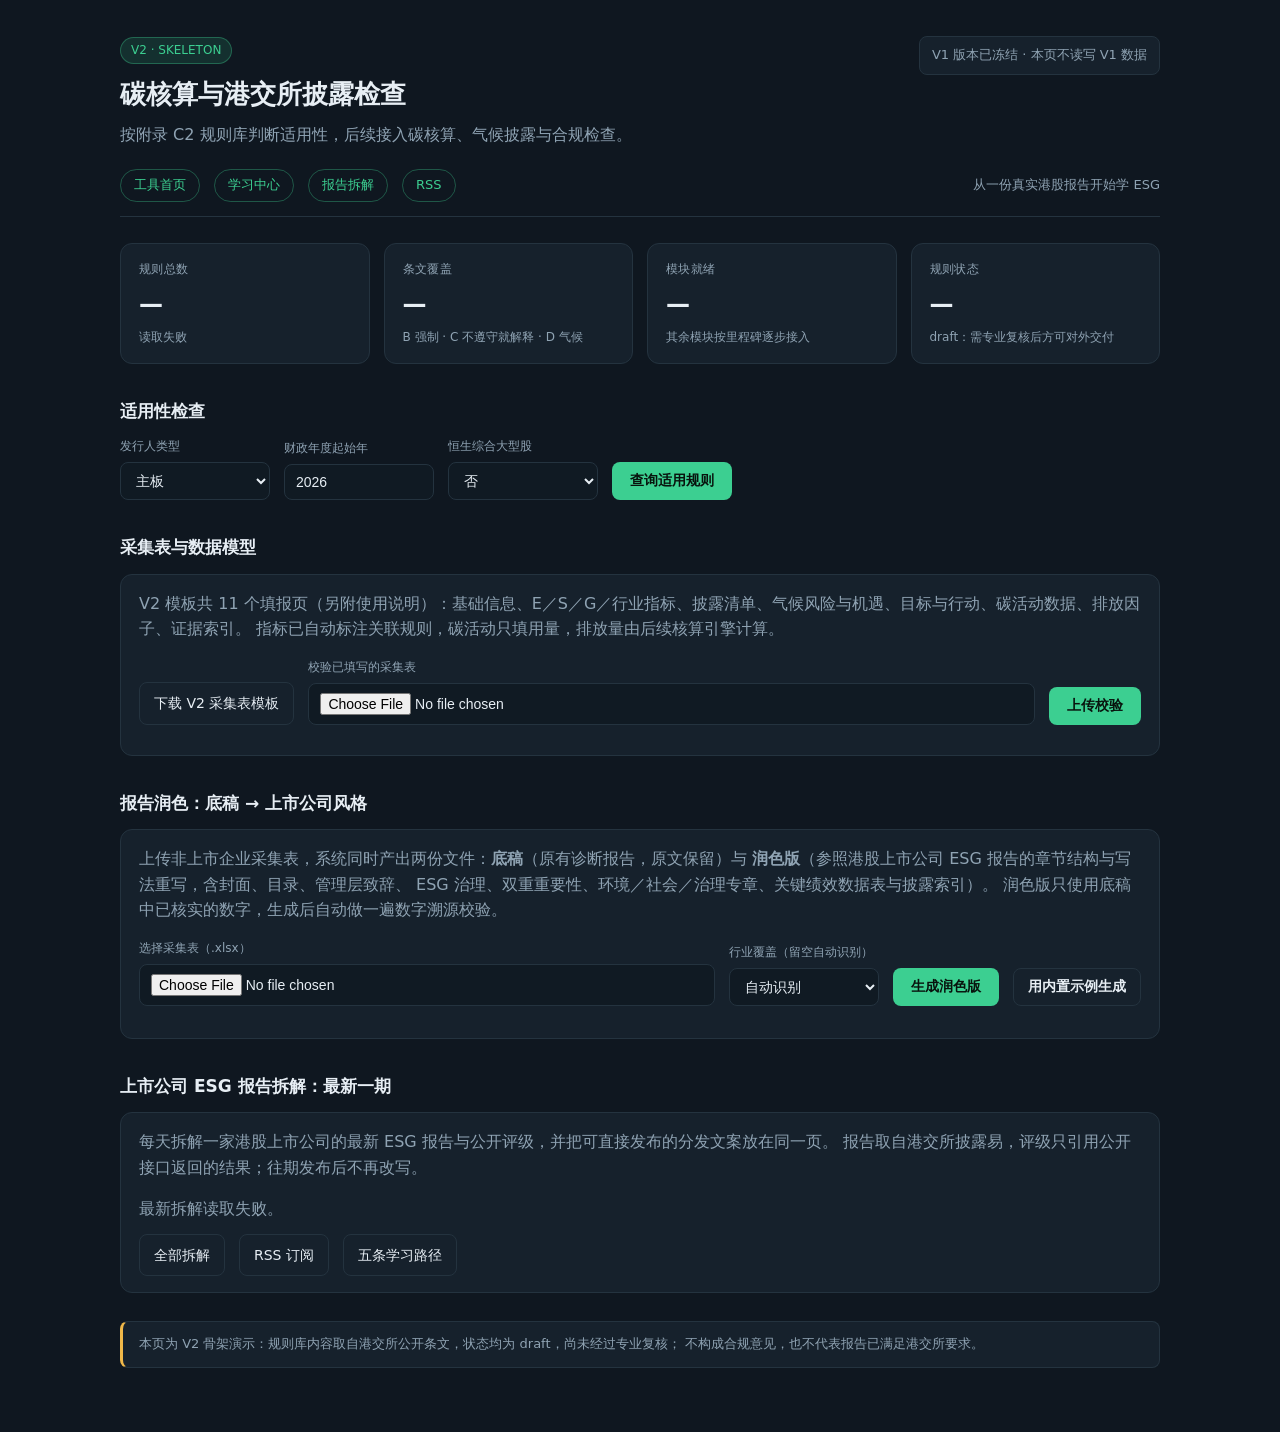
==== v2/web/index.html @ a47c9ed4 "feat(v2): 上线学习中心与上市公司 ESG 报告拆解单页，补齐 Render 服务与每日内容持久化 - V2 新增 esg-learn Render 服务（Python free，健康检查 /" ====
<!DOCTYPE html>
<html lang="zh-Hans">
<head>
<meta charset="utf-8">
<meta name="viewport" content="width=device-width, initial-scale=1">
<title>ESG 系统 V2 · 碳核算与披露检查</title>
<meta name="description" content="ESG 系统 V2：港交所附录 C2 披露检查、采集表结构校验与上市公司风格报告润色。">
<link rel="canonical" href="/">
<meta name="robots" content="index,follow">
<style>
  :root{
    --bg:#0f1720; --panel:#16212c; --line:#24333f;
    --text:#e7eef4; --muted:#8fa3b3; --accent:#3ccf91; --warn:#f0b849;
  }
  *{box-sizing:border-box}
  body{margin:0;background:var(--bg);color:var(--text);
       font-family:"Segoe UI","Microsoft YaHei",system-ui,sans-serif;line-height:1.6}
  .wrap{max-width:1080px;margin:0 auto;padding:36px 20px 64px}
  header{display:flex;align-items:flex-start;justify-content:space-between;gap:16px;flex-wrap:wrap}
  .badge{display:inline-block;padding:3px 10px;border-radius:999px;font-size:12px;
         background:rgba(60,207,145,.14);color:var(--accent);border:1px solid rgba(60,207,145,.35)}
  h1{font-size:26px;margin:10px 0 6px}
  .lead{color:var(--muted);max-width:640px;margin:0}
  .frozen{font-size:13px;color:var(--muted);border:1px solid var(--line);
          border-radius:8px;padding:8px 12px;background:var(--panel);white-space:nowrap}
  .grid{display:grid;grid-template-columns:repeat(auto-fit,minmax(200px,1fr));gap:14px;margin-top:26px}
  .card{background:var(--panel);border:1px solid var(--line);border-radius:12px;padding:16px 18px}
  .card .k{font-size:12px;color:var(--muted);letter-spacing:.04em}
  .card .v{font-size:24px;font-weight:600;margin-top:6px}
  .card .s{font-size:12px;color:var(--muted);margin-top:4px}
  h2{font-size:17px;margin:34px 0 12px}
  .row{display:flex;gap:14px;flex-wrap:wrap;align-items:flex-end}
  label{display:block;font-size:12px;color:var(--muted);margin-bottom:6px}
  select,input{background:#101a23;border:1px solid var(--line);color:var(--text);
               border-radius:8px;padding:9px 11px;font-size:14px;min-width:150px}
  button{background:var(--accent);color:#08130d;border:0;border-radius:8px;
         padding:10px 18px;font-size:14px;font-weight:600;cursor:pointer}
  button:disabled{opacity:.6;cursor:default}
  table{width:100%;border-collapse:collapse;font-size:13px;margin-top:14px}
  th,td{text-align:left;padding:9px 10px;border-bottom:1px solid var(--line);vertical-align:top}
  th{color:var(--muted);font-weight:500;font-size:12px}
  .tag{display:inline-block;padding:1px 8px;border-radius:999px;font-size:11px;white-space:nowrap}
  .mandatory{background:rgba(240,184,73,.15);color:var(--warn)}
  .comply_or_explain{background:rgba(143,163,179,.16);color:#b9c9d6}
  .voluntary{background:rgba(60,207,145,.12);color:var(--accent)}
  .draft{color:var(--muted);font-size:11px}
  .notice{margin-top:28px;border:1px solid var(--line);border-left:3px solid var(--warn);
          border-radius:8px;padding:12px 16px;color:var(--muted);font-size:13px;background:var(--panel)}
  .muted{color:var(--muted)}
  .hide{display:none}
  .btn-link{display:inline-block;background:transparent;border:1px solid var(--line);
            color:var(--text);border-radius:8px;padding:9px 14px;font-size:14px;text-decoration:none}
  .btn-link:hover{border-color:var(--accent);color:var(--accent)}
  .topnav{display:flex;gap:14px;align-items:center;margin:22px 0 4px;padding-bottom:14px;
          border-bottom:1px solid var(--line);font-size:13px;flex-wrap:wrap}
  .topnav a{color:var(--accent);text-decoration:none;border:1px solid rgba(60,207,145,.35);
            padding:5px 13px;border-radius:999px}
  .topnav a:hover{background:rgba(60,207,145,.12)}
  .topnav span{color:var(--muted);margin-left:auto}
</style>
</head>
<body>
<div class="wrap">
  <header>
    <div>
      <span class="badge">V2 · SKELETON</span>
      <h1>碳核算与港交所披露检查</h1>
      <p class="lead">按附录 C2 规则库判断适用性，后续接入碳核算、气候披露与合规检查。</p>
    </div>
    <div class="frozen">V1 版本已冻结 · 本页不读写 V1 数据</div>
  </header>

  <nav class="topnav" aria-label="站点导航">
    <a href="/">工具首页</a>
    <a href="/learn">学习中心</a>
    <a href="/daily">报告拆解</a>
    <a href="/daily/feed.xml">RSS</a>
    <span>从一份真实港股报告开始学 ESG</span>
  </nav>

  <div class="grid">
    <div class="card"><div class="k">规则总数</div><div class="v" id="s-total">—</div>
      <div class="s" id="s-version">读取中</div></div>
    <div class="card"><div class="k">条文覆盖</div><div class="v" id="s-part">—</div>
      <div class="s">B 强制 · C 不遵守就解释 · D 气候</div></div>
    <div class="card"><div class="k">模块就绪</div><div class="v" id="s-mod">—</div>
      <div class="s">其余模块按里程碑逐步接入</div></div>
    <div class="card"><div class="k">规则状态</div><div class="v" id="s-status">—</div>
      <div class="s">draft：需专业复核后方可对外交付</div></div>
  </div>

  <h2>适用性检查</h2>
  <div class="row">
    <div>
      <label for="f-type">发行人类型</label>
      <select id="f-type">
        <option value="main_board">主板</option>
        <option value="gem">GEM</option>
      </select>
    </div>
    <div>
      <label for="f-fy">财政年度起始年</label>
      <input id="f-fy" type="number" value="2026" min="2020" max="2035">
    </div>
    <div>
      <label for="f-cap">恒生综合大型股</label>
      <select id="f-cap">
        <option value="false">否</option>
        <option value="true">是</option>
      </select>
    </div>
    <button id="btn">查询适用规则</button>
  </div>

  <div id="result" class="hide">
    <p class="muted" id="summary" style="margin-top:16px"></p>
    <table>
      <thead>
        <tr><th>编号</th><th>条文</th><th>要求</th><th>披露责任</th><th>状态</th></tr>
      </thead>
      <tbody id="tbody"></tbody>
    </table>
  </div>

  <h2>采集表与数据模型</h2>
  <div class="card">
    <p class="muted" style="margin-top:0">
      V2 模板共 11 个填报页（另附使用说明）：基础信息、E／S／G／行业指标、披露清单、气候风险与机遇、目标与行动、碳活动数据、排放因子、证据索引。
      指标已自动标注关联规则，碳活动只填用量，排放量由后续核算引擎计算。
    </p>
    <div class="row">
      <a class="btn-link" href="/api/template">下载 V2 采集表模板</a>
      <div style="flex:1;min-width:220px">
        <label for="f-file">校验已填写的采集表</label>
        <input id="f-file" type="file" accept=".xlsx,.xlsm" style="width:100%">
      </div>
      <button id="btn-validate">上传校验</button>
    </div>
    <div id="val-result" style="margin-top:14px"></div>
  </div>

  <h2>报告润色：底稿 → 上市公司风格</h2>
  <div class="card">
    <p class="muted" style="margin-top:0">
      上传非上市企业采集表，系统同时产出两份文件：<strong>底稿</strong>（原有诊断报告，原文保留）与
      <strong>润色版</strong>（参照港股上市公司 ESG 报告的章节结构与写法重写，含封面、目录、管理层致辞、
      ESG 治理、双重重要性、环境／社会／治理专章、关键绩效数据表与披露索引）。
      润色版只使用底稿中已核实的数字，生成后自动做一遍数字溯源校验。
    </p>
    <div class="row">
      <div style="flex:1;min-width:240px">
        <label for="p-file">选择采集表（.xlsx）</label>
        <input id="p-file" type="file" accept=".xlsx,.xlsm" style="width:100%">
      </div>
      <div>
        <label for="p-industry">行业覆盖（留空自动识别）</label>
        <select id="p-industry">
          <option value="">自动识别</option>
          <option value="manufacturing">制造业</option>
          <option value="retail">零售</option>
          <option value="technology">科技</option>
          <option value="logistics">物流</option>
          <option value="real_estate">房地产</option>
          <option value="banking">银行</option>
          <option value="services">服务业</option>
        </select>
      </div>
      <button id="btn-polish">生成润色版</button>
      <button id="btn-demo" class="btn-link">用内置示例生成</button>
    </div>
    <div id="p-result" style="margin-top:14px"></div>
    <div id="p-samples" class="muted" style="margin-top:16px;font-size:12px">正在读取写作样本…</div>
  </div>

  <h2>上市公司 ESG 报告拆解：最新一期</h2>
  <div class="card">
    <p class="muted" style="margin-top:0">
      每天拆解一家港股上市公司的最新 ESG 报告与公开评级，并把可直接发布的分发文案放在同一页。
      报告取自港交所披露易，评级只引用公开接口返回的结果；往期发布后不再改写。
    </p>
    <div id="daily-latest" class="muted">读取中…</div>
    <div class="row" style="margin-top:12px">
      <a class="btn-link" href="/daily">全部拆解</a>
      <a class="btn-link" href="/daily/feed.xml">RSS 订阅</a>
      <a class="btn-link" href="/learn">五条学习路径</a>
    </div>
  </div>

  <div class="notice">
    本页为 V2 骨架演示：规则库内容取自港交所公开条文，状态均为 draft，尚未经过专业复核；
    不构成合规意见，也不代表报告已满足港交所要求。
  </div>
</div>

<script>
const OBLIGATION = {mandatory: "强制", comply_or_explain: "不遵守就解释", voluntary: "自愿"};

function statCard(id, text) { document.getElementById(id).textContent = text; }

async function loadStats() {
  try {
    const [stats, meta] = await Promise.all([
      fetch("/api/rules/stats").then(r => r.json()),
      fetch("/api/meta").then(r => r.json()),
    ]);
    statCard("s-total", stats.total);
    statCard("s-version", stats.version);
    statCard("s-part", Object.entries(stats.by_part).map(([k, v]) => `${k} ${v}`).join(" · "));
    const ready = meta.modules.filter(m => m.status === "ready").length;
    statCard("s-mod", `${ready}/${meta.modules.length}`);
    statCard("s-status", Object.entries(stats.by_status).map(([k, v]) => `${k} ${v}`).join(" · "));
  } catch (e) {
    statCard("s-version", "读取失败");
  }
}

async function query() {
  const btn = document.getElementById("btn");
  btn.disabled = true;
  try {
    const type = document.getElementById("f-type").value;
    const fy = document.getElementById("f-fy").value;
    const cap = document.getElementById("f-cap").value;
    const url = `/api/rules/applicable?issuer_type=${type}&fy=${fy}&is_largecap=${cap}`;
    const data = await fetch(url).then(r => r.json());
    if (data.detail) throw new Error(data.detail);

    document.getElementById("summary").textContent =
      `共 ${data.total} 条适用规则：` +
      Object.entries(data.by_obligation).map(([k, v]) => `${OBLIGATION[k]} ${v}`).join("，");
    const tbody = document.getElementById("tbody");
    tbody.innerHTML = data.rules.map(r => `
      <tr>
        <td>${r.id}</td>
        <td>${r.paragraph}<div class="draft">${r.title}</div></td>
        <td>${r.requirement}</td>
        <td><span class="tag ${r.effective_obligation}">${OBLIGATION[r.effective_obligation]}</span></td>
        <td class="draft">${r.status}</td>
      </tr>`).join("");
    document.getElementById("result").classList.remove("hide");
  } catch (e) {
    alert("查询失败：" + e.message);
  } finally {
    btn.disabled = false;
  }
}

document.getElementById("btn").addEventListener("click", query);

document.getElementById("btn-validate").addEventListener("click", async () => {
  const input = document.getElementById("f-file");
  const box = document.getElementById("val-result");
  if (!input.files.length) { alert("请先选择采集表文件"); return; }
  const fd = new FormData();
  fd.append("file", input.files[0]);
  box.innerHTML = '<span class="muted">校验中…</span>';
  try {
    const res = await fetch("/api/dataset/validate", {method: "POST", body: fd});
    const data = await res.json();
    if (!res.ok) throw new Error(data.detail || ("HTTP " + res.status));
    const counts = Object.entries(data.disclosure_counts || {}).map(([k, v]) => `${k} ${v}`).join("，");
    const missing = (data.missing_required || []).join("、");
    box.innerHTML = `
      <div class="card" style="background:#101a23">
        <div><strong>${data.company}</strong> · ${data.issuer_type} · 财政年度 ${data.fy_start_year ?? "未填"}</div>
        <div class="muted" style="margin-top:8px">
          指标 ${data.metrics} 项 · 必填完整度 ${(data.completeness * 100).toFixed(1)}% ·
          披露 ${data.disclosures} 条（${counts || "未填写"}）·
          气候 ${data.climate_items} 项 · 目标 ${data.targets} 项 ·
          碳活动 ${data.activities} 行 · 可用因子 ${data.factors_ready} 条
        </div>
        ${missing ? `<div class="muted" style="margin-top:8px">待补必填：${missing}</div>` : ""}
        ${(data.warnings || []).length ? `<div class="muted" style="margin-top:8px">提示：${data.warnings.join("；")}</div>` : ""}
      </div>`;
  } catch (e) {
    box.innerHTML = `<span style="color:var(--warn)">校验失败：${e.message}</span>`;
  }
});

function esc(s) {
  return String(s ?? "").replace(/[&<>"']/g, c => ({'&':'&amp;','<':'&lt;','>':'&gt;','"':'&quot;',"'":'&#39;'}[c]));
}

const FILE_LABELS = {draft: "底稿 Markdown", polished: "润色版 Markdown",
                     html: "润色版 HTML（打印 PDF）", meta: "校验报告 JSON"};

function renderPolish(box, data) {
  const v = data.verify || {};
  const links = Object.entries(data.downloads || {}).map(([k, u]) =>
    `<a class="btn-link" href="${u}">${FILE_LABELS[k] || k}</a>`).join(" ");
  const meta = data.meta || {};
  box.innerHTML = `
    <div class="card" style="background:#101a23">
      <div><strong>${esc(data.company)}</strong> · ${esc(meta.industry)} · ${esc(data.year)} 年度</div>
      <div class="muted" style="margin-top:8px">
        必填完整度 ${esc(meta.completeness_pct)}% · 行业对标 ${esc(meta.gaps)} 项 ·
        章节 ${data.sections.length} 个 · 底稿 ${esc(meta.draft_chars)} 字 → 润色版 ${esc(meta.polished_chars)} 字
      </div>
      <div style="margin-top:8px;color:${v.ok ? "var(--accent)" : "var(--warn)"}">
        ${v.ok
          ? `数字校验通过：润色版 ${v.numbers_checked} 个数字均可追溯到填报数据或底稿`
          : `数字校验未通过：${esc((v.unmatched || []).join("、"))}`}
      </div>
      <div class="row" style="margin-top:12px">${links}</div>
      <div class="muted" style="margin-top:8px;font-size:12px">
        HTML 版已按 A4 排版，浏览器打开后点击「打印 / 另存为 PDF」即可导出。
      </div>
    </div>`;
}

async function generatePolish(useDemo) {
  const box = document.getElementById("p-result");
  const btn = document.getElementById(useDemo ? "btn-demo" : "btn-polish");
  const industry = document.getElementById("p-industry").value;
  const qs = industry ? `?industry=${encodeURIComponent(industry)}` : "";
  btn.disabled = true;
  box.innerHTML = '<span class="muted">正在生成润色版（读取采集表、重组章节、校验数字）…</span>';
  try {
    let res;
    if (useDemo) {
      res = await fetch(`/api/polish/sample${qs}`, {method: "POST"});
    } else {
      const input = document.getElementById("p-file");
      if (!input.files.length) { alert("请先选择采集表文件"); return; }
      const fd = new FormData();
      fd.append("file", input.files[0]);
      res = await fetch(`/api/polish/report${qs}`, {method: "POST", body: fd});
    }
    const data = await res.json();
    if (!res.ok) throw new Error(data.detail || ("HTTP " + res.status));
    renderPolish(box, data);
  } catch (e) {
    box.innerHTML = `<span style="color:var(--warn)">生成失败：${esc(e.message)}</span>`;
  } finally {
    btn.disabled = false;
  }
}

document.getElementById("btn-polish").addEventListener("click", () => generatePolish(false));
document.getElementById("btn-demo").addEventListener("click", () => generatePolish(true));

async function loadSamples() {
  const box = document.getElementById("p-samples");
  try {
    const data = await fetch("/api/polish/samples").then(r => r.json());
    if (!data.samples || !data.samples.length) {
      box.textContent = data.note || "暂无写作样本。";
      return;
    }
    box.innerHTML = `已下载 ${data.count} 个行业的港股 ESG 报告作为写作样本：` +
      data.samples.map(s => `${esc(s.name_cn)}（${esc(s.code)} · ${esc(s.release_date)}）`).join("、");
  } catch (e) {
    box.textContent = "";
  }
}

async function loadDaily() {
  const box = document.getElementById("daily-latest");
  if (!box) return;
  try {
    const data = await fetch("/api/daily/latest?limit=3").then(r => r.json());
    if (!data.items || !data.items.length) {
      box.textContent = "今日拆解尚未生成。";
      return;
    }
    box.innerHTML = data.items.map(it => `
      <a href="${it.url}" style="display:block;padding:10px 0;border-bottom:1px solid var(--line);color:var(--text);text-decoration:none">
        <div style="font-size:12px;color:var(--muted)">
          ${esc(it.date)} · ${esc(it.industry)} · ${esc(it.code)}${it.msci ? ` · MSCI ${esc(it.msci.rating)}` : ""}
        </div>
        <div style="margin-top:4px;font-weight:600">${esc(it.company)}｜${esc(it.angle)}</div>
        <div class="muted" style="margin-top:4px;font-size:12px">${esc((it.hook || "").slice(0, 80))}…</div>
      </a>`).join("");
  } catch (e) {
    box.textContent = "最新拆解读取失败。";
  }
}

loadStats();
loadSamples();
loadDaily();

</script>
</body>
</html>
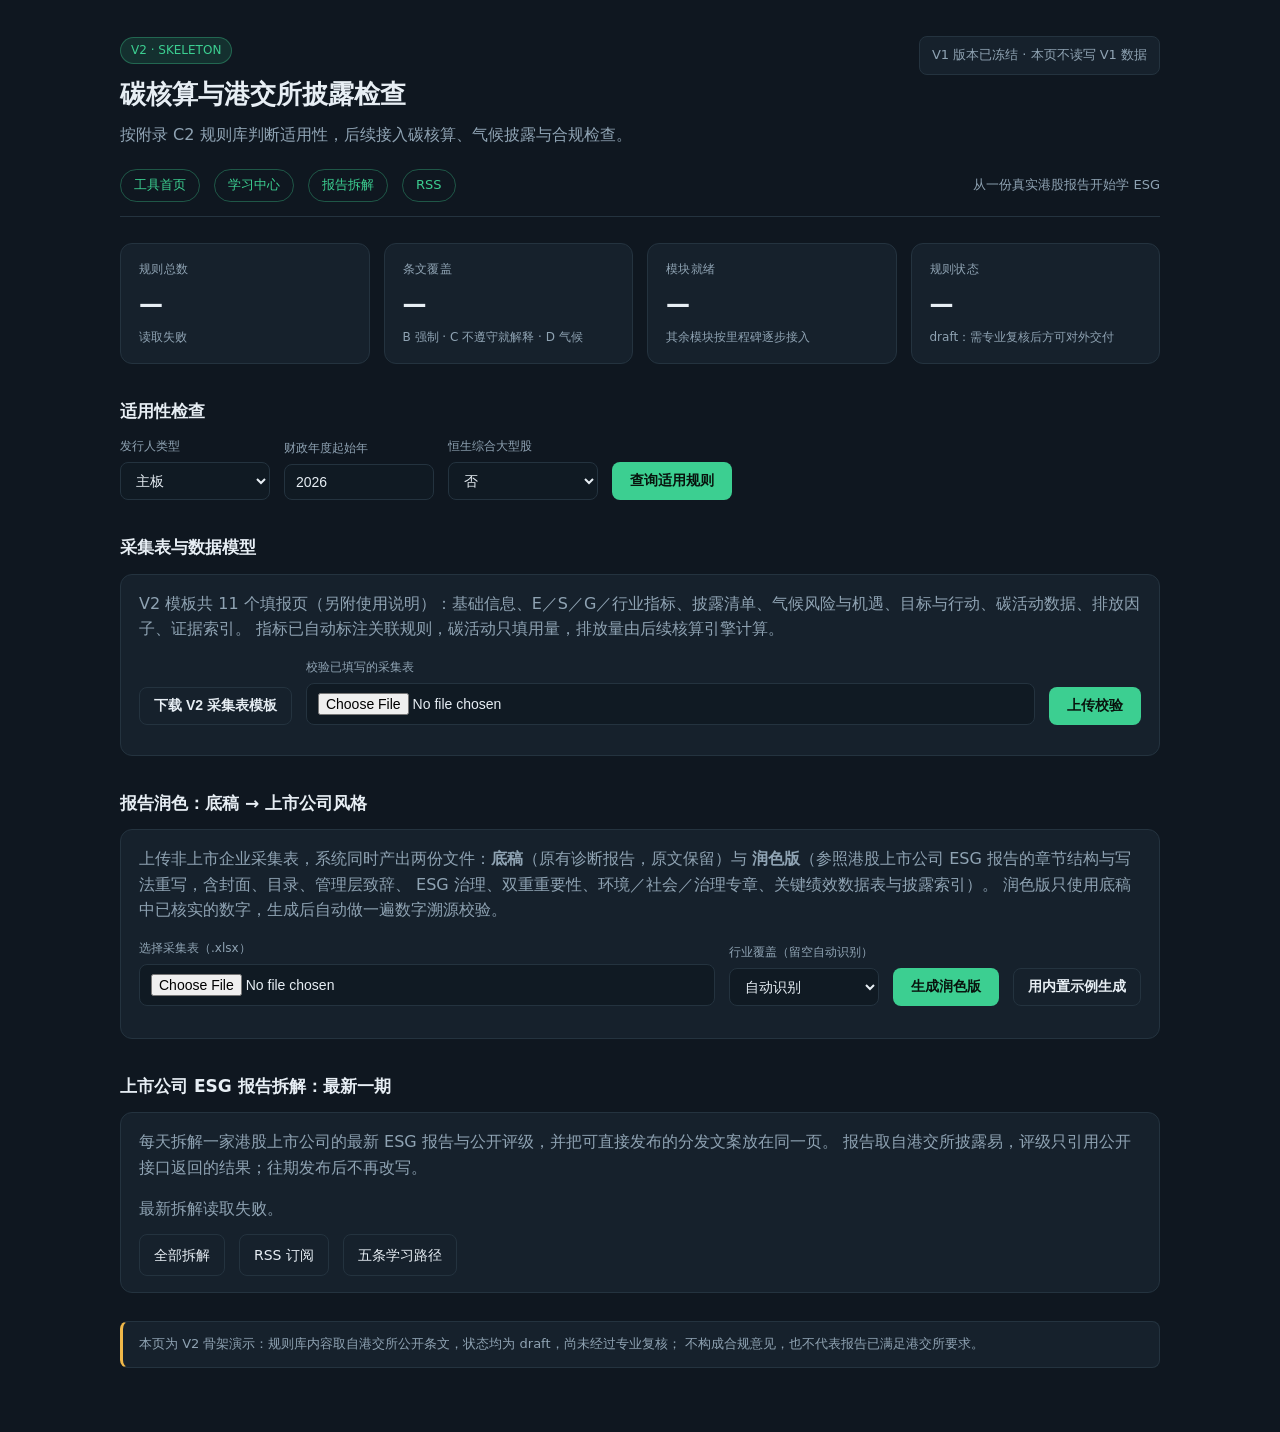
==== commit 9f764d54: "feat(pay): 采集表付费下载与免费精简版（20项）+ 微信支付V2接入" ====
--- a/v2/web/index.html
+++ b/v2/web/index.html
@@ -129,7 +129,7 @@
       指标已自动标注关联规则，碳活动只填用量，排放量由后续核算引擎计算。
     </p>
     <div class="row">
-      <a class="btn-link" href="/api/template">下载 V2 采集表模板</a>
+      <button class="btn-link" type="button" id="btn-template">下载 V2 采集表模板</button>
       <div style="flex:1;min-width:220px">
         <label for="f-file">校验已填写的采集表</label>
         <input id="f-file" type="file" accept=".xlsx,.xlsm" style="width:100%">
@@ -246,6 +246,26 @@
 }
 
 document.getElementById("btn").addEventListener("click", query);
+
+document.getElementById("btn-template").addEventListener("click", () => {
+  const code = window.prompt("V2 采集表模板为付费下载，请输入授权码（主站购买的授权码通用）：");
+  if (!code) return;
+  fetch(`/api/template?code=${encodeURIComponent(code.trim())}`)
+    .then(res => {
+      if (!res.ok) throw new Error("授权码无效，或 V2 模板尚未生成");
+      return res.blob();
+    })
+    .then(blob => {
+      const url = URL.createObjectURL(blob);
+      const a = document.createElement("a");
+      a.href = url;
+      a.download = "非上市企业ESG数据采集表-v2.xlsx";
+      document.body.appendChild(a);
+      a.click();
+      setTimeout(() => { a.remove(); URL.revokeObjectURL(url); }, 3000);
+    })
+    .catch(e => alert("下载失败：" + e.message));
+});
 
 document.getElementById("btn-validate").addEventListener("click", async () => {
   const input = document.getElementById("f-file");
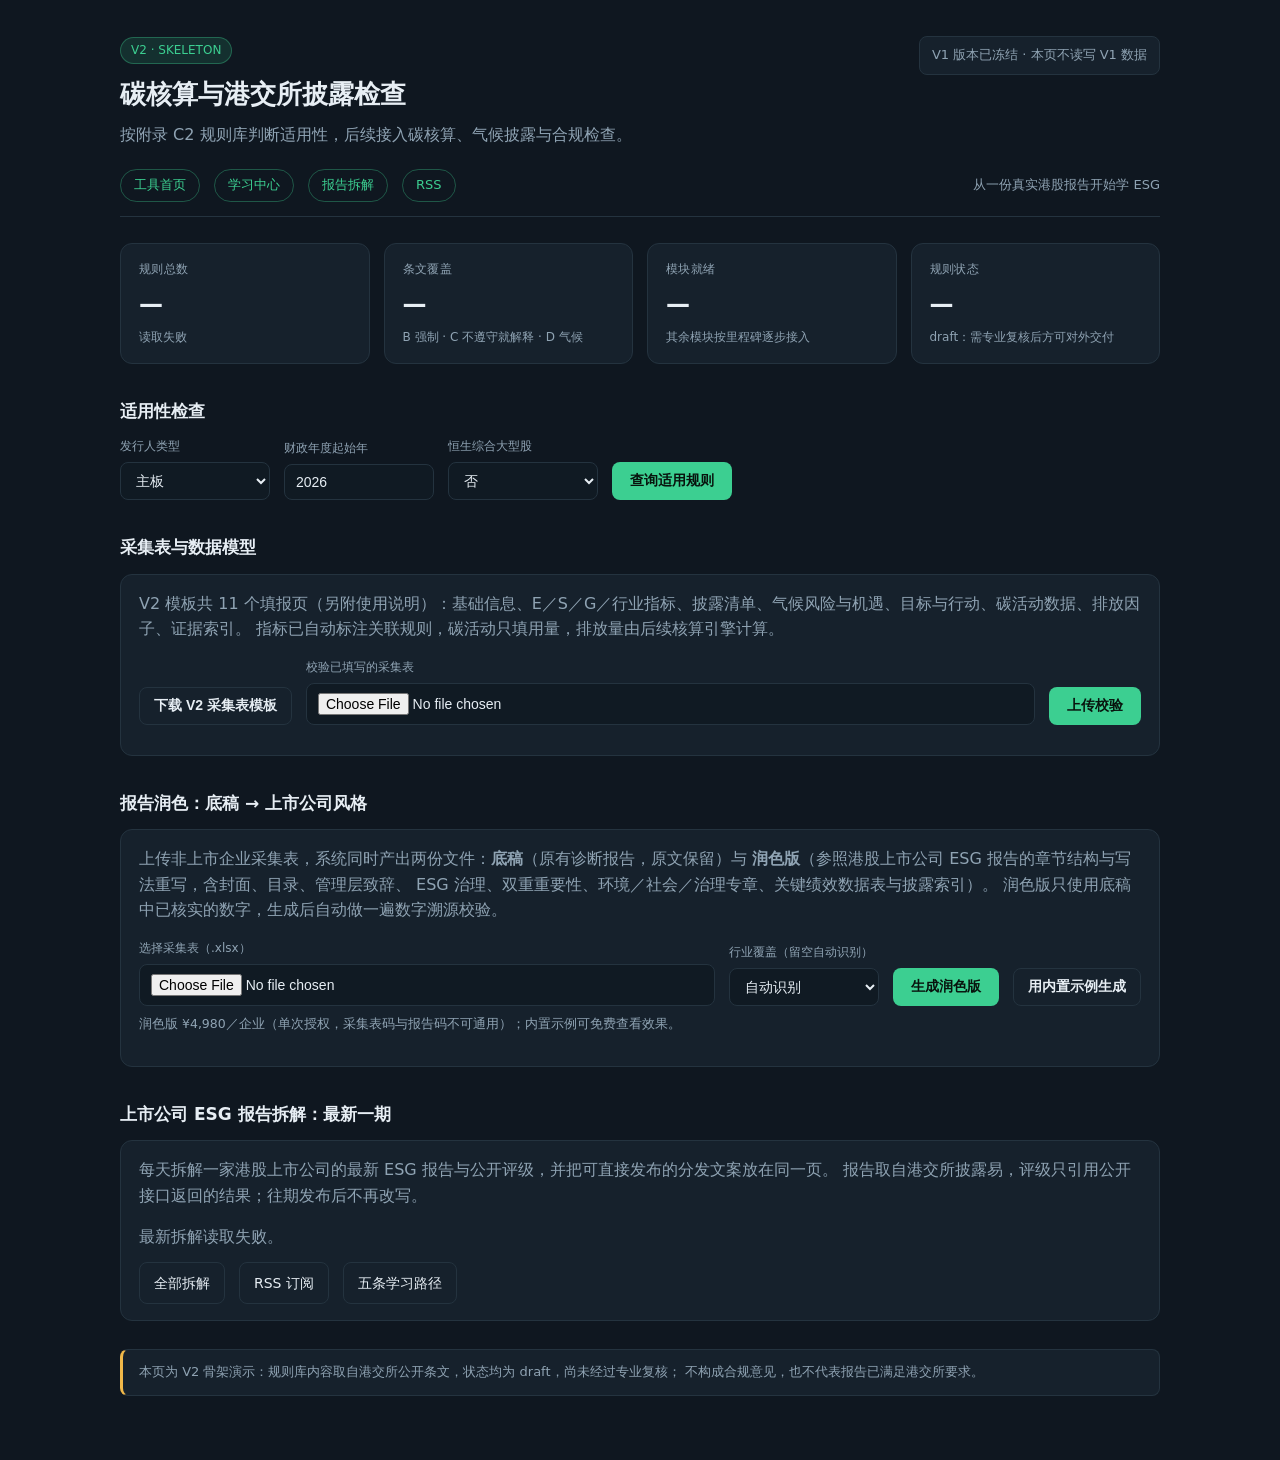
==== commit 547ea839: "feat(pay): 完整报告与润色版独立定价及 scope 隔离" ====
--- a/v2/web/index.html
+++ b/v2/web/index.html
@@ -168,6 +168,9 @@
       <button id="btn-polish">生成润色版</button>
       <button id="btn-demo" class="btn-link">用内置示例生成</button>
     </div>
+    <p class="muted" style="font-size:12.5px;margin:8px 0 0">
+      润色版 ¥4,980／企业（单次授权，采集表码与报告码不可通用）；内置示例可免费查看效果。
+    </p>
     <div id="p-result" style="margin-top:14px"></div>
     <div id="p-samples" class="muted" style="margin-top:16px;font-size:12px">正在读取写作样本…</div>
   </div>
@@ -192,6 +195,7 @@
   </div>
 </div>
 
+<script src="/ui/pay.js"></script>
 <script>
 const OBLIGATION = {mandatory: "强制", comply_or_explain: "不遵守就解释", voluntary: "自愿"};
 
@@ -332,19 +336,24 @@
   const box = document.getElementById("p-result");
   const btn = document.getElementById(useDemo ? "btn-demo" : "btn-polish");
   const industry = document.getElementById("p-industry").value;
-  const qs = industry ? `?industry=${encodeURIComponent(industry)}` : "";
+  const params = [];
+  if (industry) params.push("industry=" + encodeURIComponent(industry));
   btn.disabled = true;
   box.innerHTML = '<span class="muted">正在生成润色版（读取采集表、重组章节、校验数字）…</span>';
   try {
     let res;
     if (useDemo) {
-      res = await fetch(`/api/polish/sample${qs}`, {method: "POST"});
+      res = await fetch(`/api/polish/sample${params.length ? "?" + params.join("&") : ""}`, {method: "POST"});
     } else {
       const input = document.getElementById("p-file");
       if (!input.files.length) { alert("请先选择采集表文件"); return; }
+      if (!window.ESGPay) { alert("支付组件未加载，请刷新后重试"); return; }
+      const code = await ESGPay.ensure({productId: "esg-polish", source: "v2-polish"});
+      if (!code) { box.innerHTML = ""; return; }
+      params.push("code=" + encodeURIComponent(code));
       const fd = new FormData();
       fd.append("file", input.files[0]);
-      res = await fetch(`/api/polish/report${qs}`, {method: "POST", body: fd});
+      res = await fetch(`/api/polish/report${params.length ? "?" + params.join("&") : ""}`, {method: "POST", body: fd});
     }
     const data = await res.json();
     if (!res.ok) throw new Error(data.detail || ("HTTP " + res.status));
